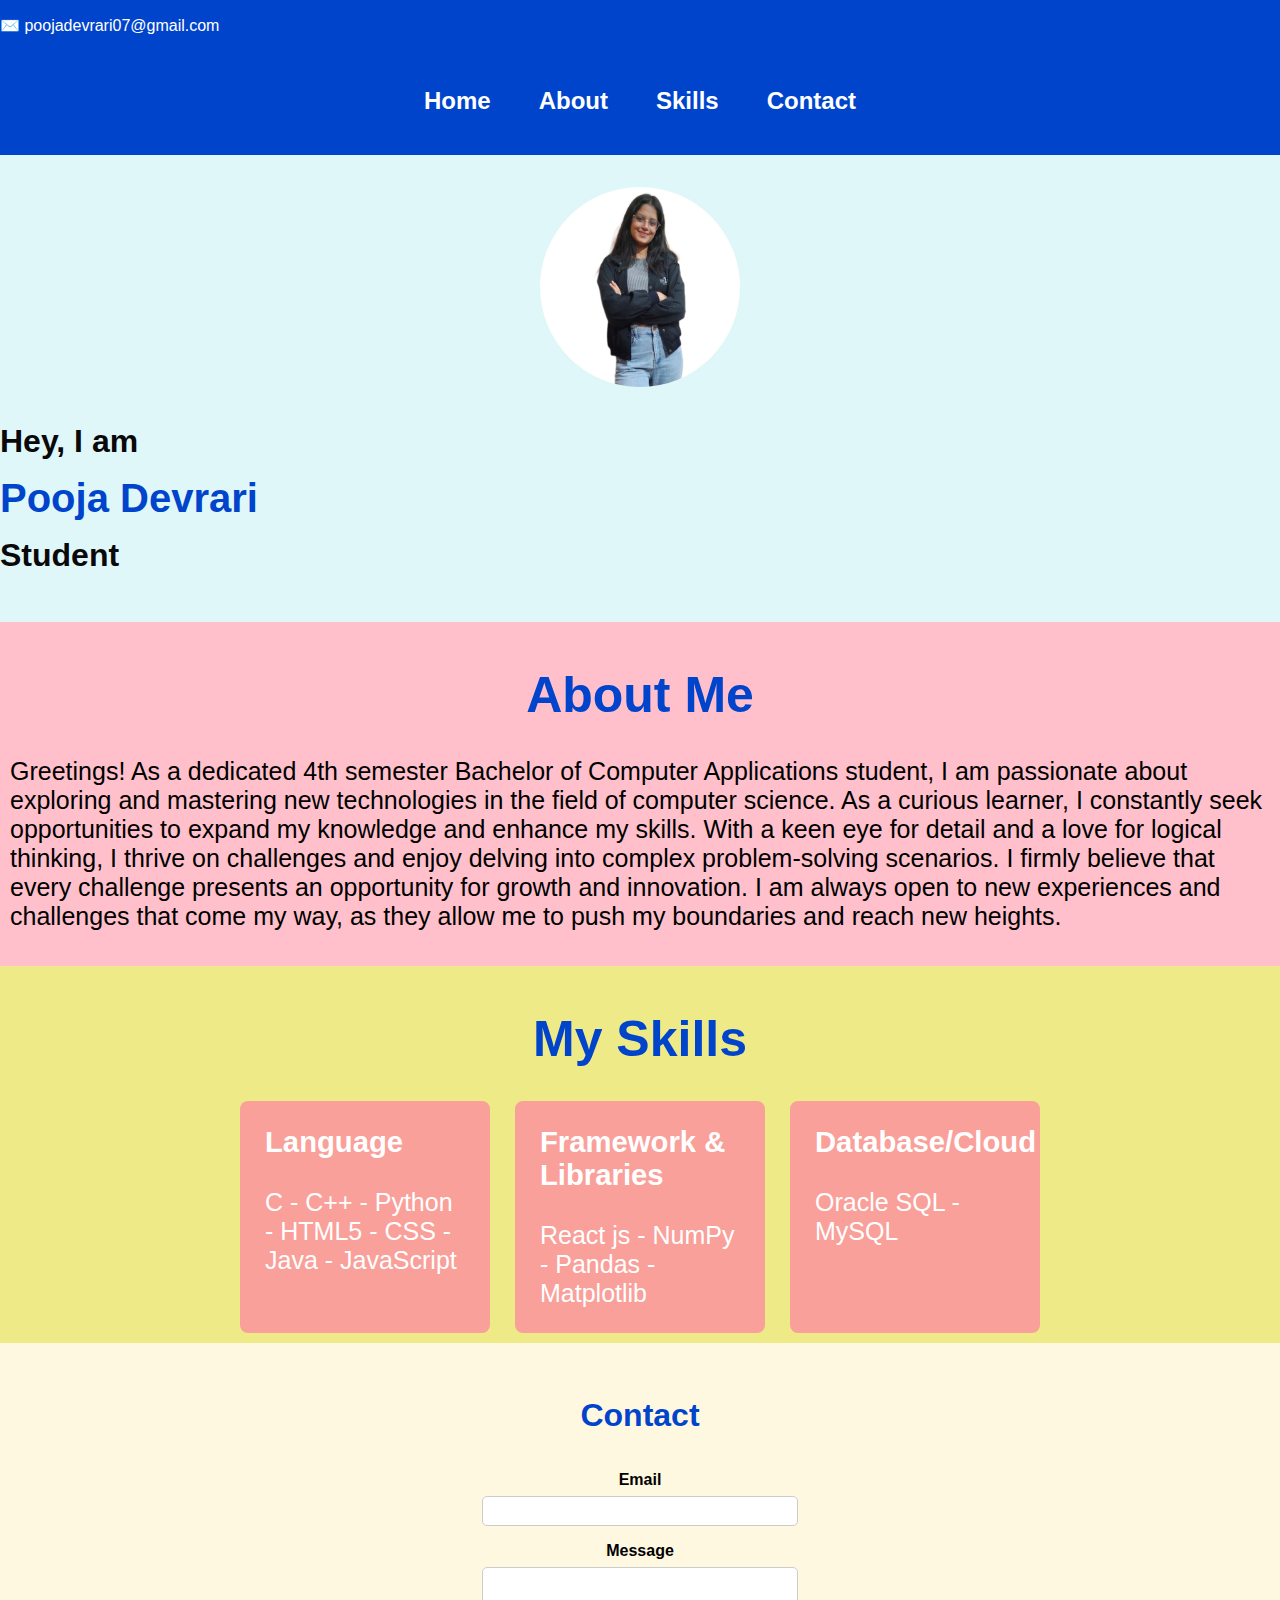
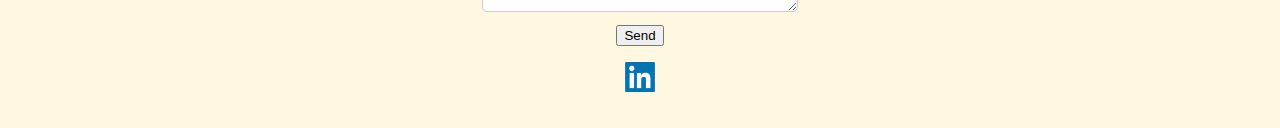
==== index.html @ 1dcd5ba4 "index.html" ====
<!DOCTYPE html>
<html lang="en">
<head>
    <meta charset="UTF-8">
    <meta name="viewport" content="width=device-width, initial-scale=1.0">
    <title>Pooja Devrari Portfolio</title>
    <link rel="stylesheet" href="style.css">
    
</head>
<body>
    <header>
        <div class="contact-info">
          
            <span>✉️ poojadevrari07@gmail.com</span>
        </div>
        <div class="menu-icon">☰
        <nav>
            <ul>
                <li><a href="#home">Home</a></li>
                <li><a href="#about">About</a></li>
                <li><a href="#skills">Skills</a></li>
                <li><a href="#contacts">Contact</a></li>
            </ul>
        </nav>
        </div>
    </header>
    <main>
        <div class="hero" id="home">
            <img src="pooja.jpg" alt="pooja devrari" class="profile-pic">
            <div class="hero-text">
            <h2>Hey, I am</h2>
            <h1>Pooja Devrari</h1>
            <h2>Student</h2>
        </div></main>
        <div class="v" id="about">
            <h1 align="center">About Me</h1>
            <p>Greetings! As a dedicated 4th semester Bachelor of Computer Applications student, I am passionate about exploring and mastering new technologies in the field of computer science. As a curious learner, I constantly seek opportunities to expand my knowledge and enhance my skills. With a keen eye for detail and a love for logical thinking, I thrive on challenges and enjoy delving into complex problem-solving scenarios. I firmly believe that every challenge presents an opportunity for growth and innovation. I am always open to new experiences and challenges that come my way, as they allow me to push my boundaries and reach new heights.</p>
        </div>
        <div class="b" id="skills">
            <h1 align="center">My Skills</h1>
            <div class="skills-grid">
                <div class="skill-card">
                    <h3>Language</h3>
                    <p>C - C++ - Python - HTML5 - CSS - Java - JavaScript</p>
                </div>
                <div class="skill-card">
                    <h3>Framework & Libraries</h3>
                    <p>React js - NumPy - Pandas - Matplotlib </p>
                </div>
            
                <div class="skill-card">
                    <h3>Database/Cloud</h3>
                    <p>Oracle SQL - MySQL</p>
                </div>
            </div>
        </div>
        <section class="contact" id="contacts">
            <h1 align="center">Contact</h1>
            <form action="https://formspree.io/f/movaqkjv" method="post">
                <label for="email">Email</label>
                <input type="email" id="email" name="email" required>
                <label for="message">Message</label>
                <textarea id="message" name="message" required></textarea>
                <button type="submit" class="btn">Send</button>
            </form>
            <div class="social-icons">
                <a href="https://www.linkedin.com/in/pooja-devrari-8a713928b/" target="_blank"><img src="linkedin.png" alt="LinkedIn"></a>
     
            </div>
        </section>
    
</body>
</html>
---- style.css ----
body {
    font-family: Arial, sans-serif;
    margin: 0;
    padding: 0;
}

header {
    background-color: #0044cc;
    color: white;
    padding: 1em 0;
}

nav ul {
    list-style: none;
    display: flex;
    justify-content: center;
    padding: 0;
}

nav ul li {
    margin: 0 1em;
}

nav ul li a {
    color: white;
    text-decoration: none;
    font-weight: bold;
}

.hero {
    text-align: center;
    background-color: #e0f7fa;
    padding: 2em 0;
}
.v{

    align:bottom;
    background-color:pink;
    padding:10px;
    font-size:25px;}
    .b{

        align:bottom;
        background-color:rgb(239, 234, 136);
        padding:10px;
        font-size:25px;}
.profile-pic {
    width: 200px;
    height: 200px;
    border-radius: 50%;
    margin-bottom: 1em;
}

h1 {
   color: #0044cc;
}

h2 {
   
    color: #09090a;
}
.skills {
    background-color: #e3f2fd;
    padding: 2em;
    text-align: center;
}

.skills-grid {
    display: grid;
    grid-template-columns: repeat(auto-fit, minmax(200px, 1fr));
    gap: 1em;
    max-width: 800px;
    margin: 0 auto;
}

.skill-card {
    background-color: #faa09a;
    color: white;
    padding: 1em;
    border-radius: 8px;
}

.skill-card h3 {
    margin-top: 0;
}

.skill-card p {
    margin: 0;
}
.contact {
    background-color: #fff8e1;
    padding: 2em;
    text-align: center;
}

.contact form {
    display: flex;
    flex-direction: column;
    align-items: center;
}

.contact label {
    margin-top: 1em;
    font-weight: bold;
}

.contact input,
.contact textarea {
    width: 300px;
    padding: 0.5em;
    margin-top: 0.5em;
    border: 1px solid #ccc;
    border-radius: 5px;
}

.contact button {
    margin-top: 1em;
}

.social-icons {
    margin-top: 1em;
}

.social-icons a {
    margin: 0 0.5em;
}

.social-icons img {
    width: 30px;
    height: 30px;
}
.menu-icon {
    font-size: 1.5em;
    cursor: pointer;
    color: #0044cc;
}
.hero-text {
    text-align: left;
}

.hero-text h2 {
    font-size: 2em;
    margin: 0.5em 0;
}

.hero-text h1 {
    font-size: 2.5em;
    margin: 0;
    color: #0044cc;
}
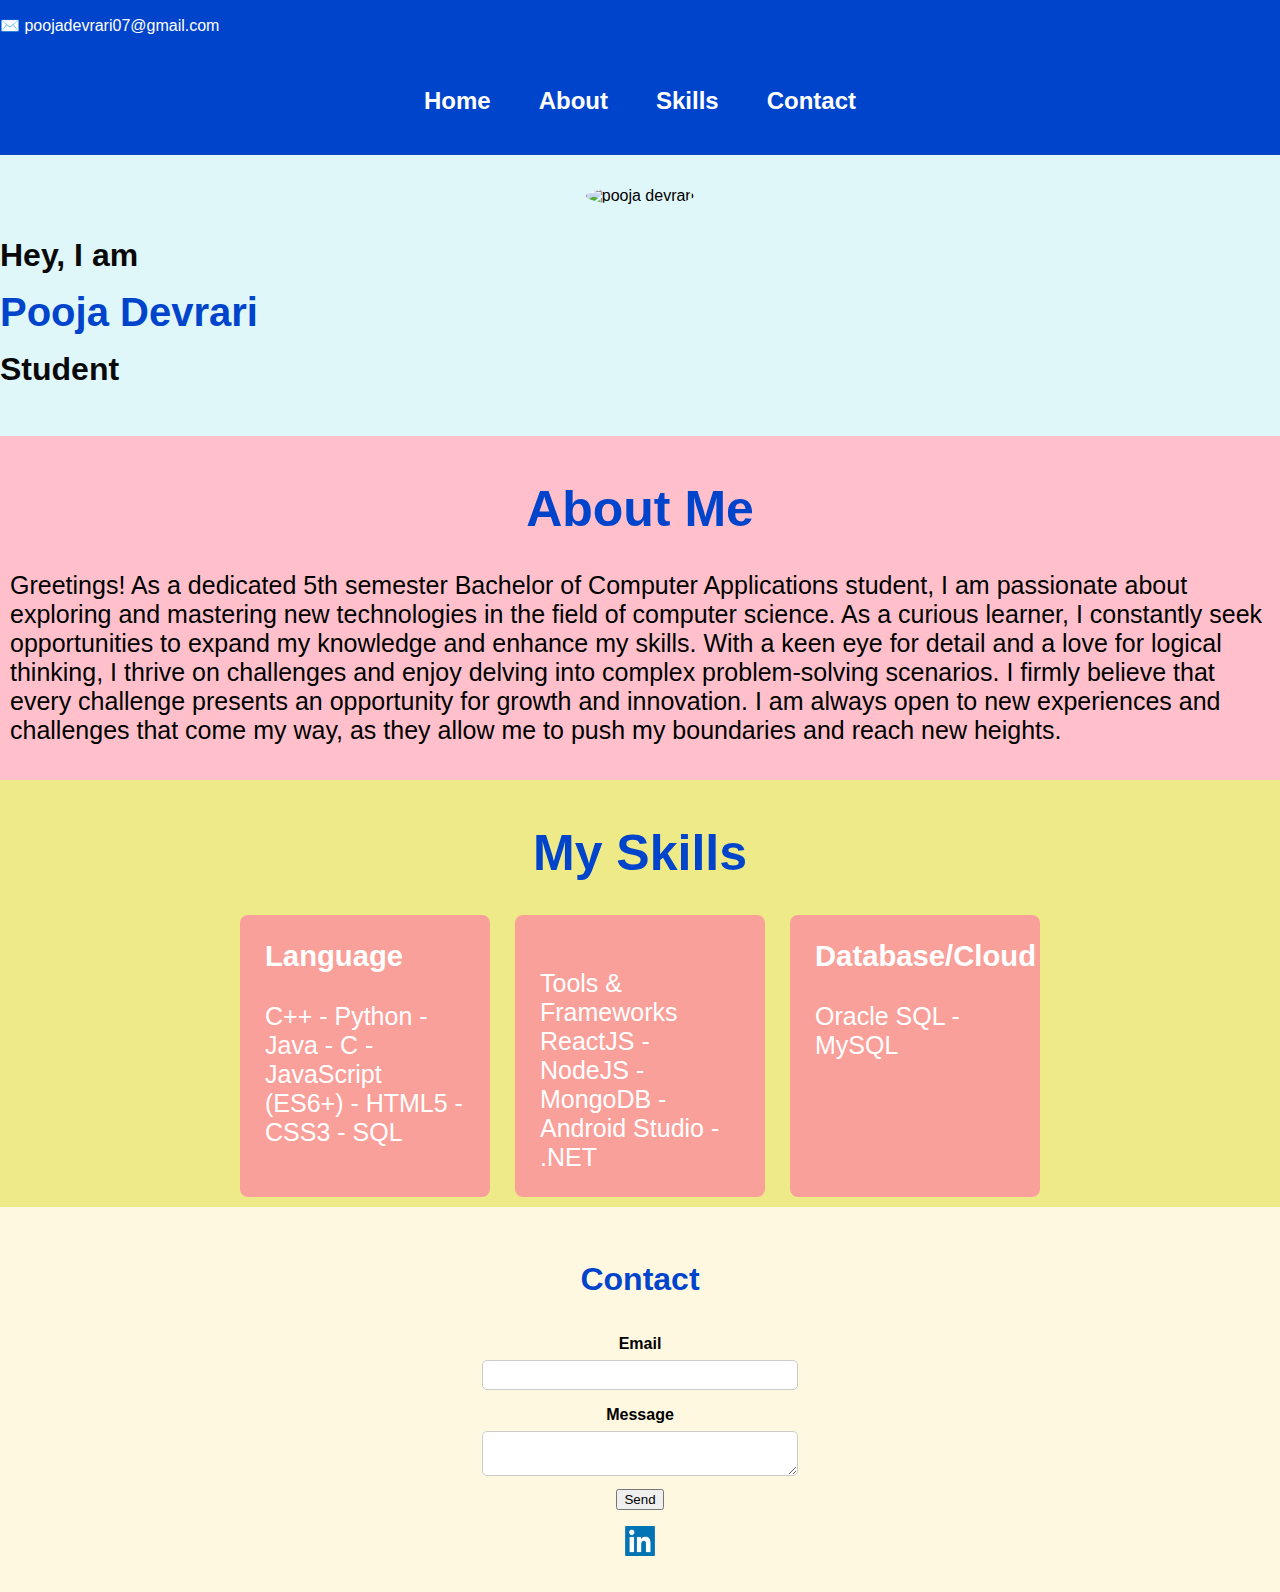
==== commit 1434110f: "index.html" ====
--- a/index.html
+++ b/index.html
@@ -26,7 +26,7 @@
     </header>
     <main>
         <div class="hero" id="home">
-            <img src="pooja.jpg" alt="pooja devrari" class="profile-pic">
+            <img src="Image.jpg" alt="pooja devrari" class="profile-pic">
             <div class="hero-text">
             <h2>Hey, I am</h2>
             <h1>Pooja Devrari</h1>
@@ -34,18 +34,18 @@
         </div></main>
         <div class="v" id="about">
             <h1 align="center">About Me</h1>
-            <p>Greetings! As a dedicated 4th semester Bachelor of Computer Applications student, I am passionate about exploring and mastering new technologies in the field of computer science. As a curious learner, I constantly seek opportunities to expand my knowledge and enhance my skills. With a keen eye for detail and a love for logical thinking, I thrive on challenges and enjoy delving into complex problem-solving scenarios. I firmly believe that every challenge presents an opportunity for growth and innovation. I am always open to new experiences and challenges that come my way, as they allow me to push my boundaries and reach new heights.</p>
+            <p>Greetings! As a dedicated 5th semester Bachelor of Computer Applications student, I am passionate about exploring and mastering new technologies in the field of computer science. As a curious learner, I constantly seek opportunities to expand my knowledge and enhance my skills. With a keen eye for detail and a love for logical thinking, I thrive on challenges and enjoy delving into complex problem-solving scenarios. I firmly believe that every challenge presents an opportunity for growth and innovation. I am always open to new experiences and challenges that come my way, as they allow me to push my boundaries and reach new heights.</p>
         </div>
         <div class="b" id="skills">
             <h1 align="center">My Skills</h1>
             <div class="skills-grid">
                 <div class="skill-card">
                     <h3>Language</h3>
-                    <p>C - C++ - Python - HTML5 - CSS - Java - JavaScript</p>
+                    <p>C++ - Python - Java - C - JavaScript (ES6+) - HTML5 - CSS3 - SQL</p>
                 </div>
                 <div class="skill-card">
-                    <h3>Framework & Libraries</h3>
-                    <p>React js - NumPy - Pandas - Matplotlib </p>
+                    <h3></h3>Tools & Frameworks</h3>
+                    <p>ReactJS - NodeJS - MongoDB - Android Studio - .NET </p>
                 </div>
             
                 <div class="skill-card">
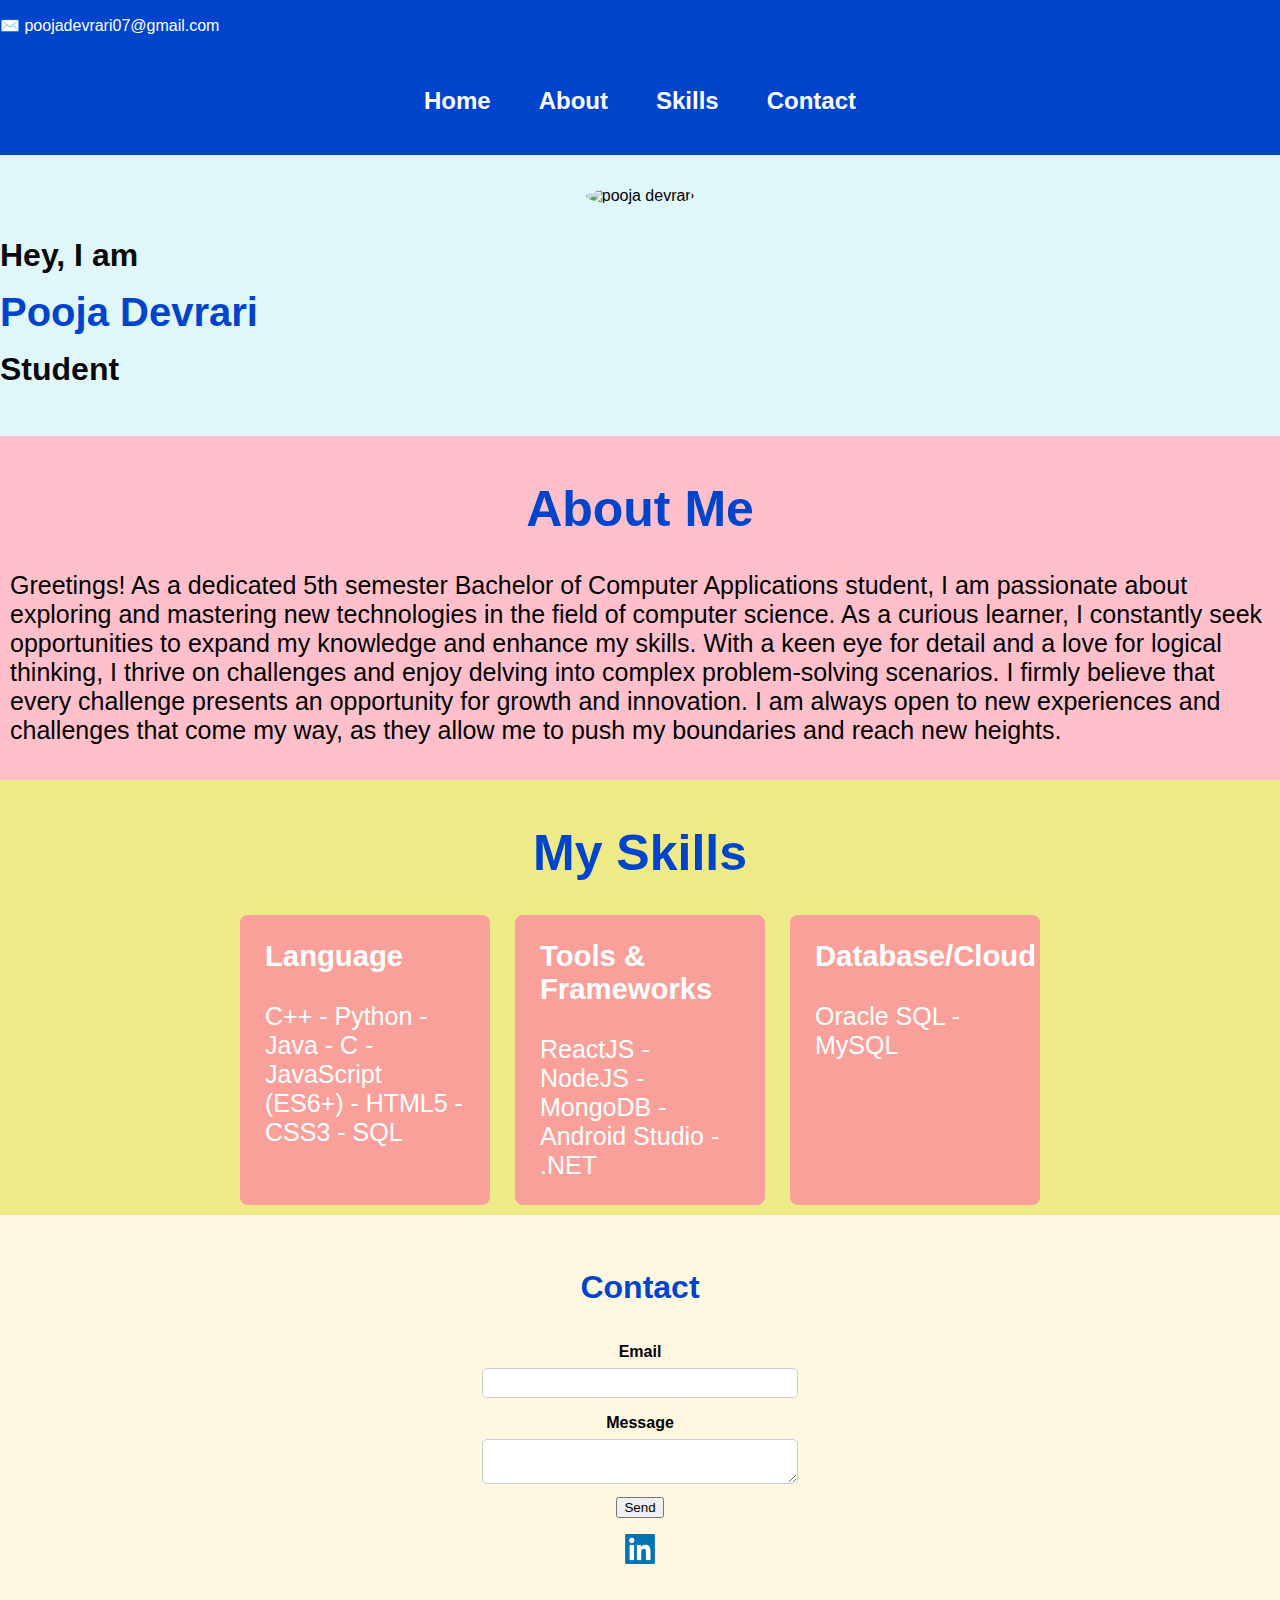
==== commit 85d4d415: "index.html" ====
--- a/index.html
+++ b/index.html
@@ -44,7 +44,7 @@
                     <p>C++ - Python - Java - C - JavaScript (ES6+) - HTML5 - CSS3 - SQL</p>
                 </div>
                 <div class="skill-card">
-                    <h3></h3>Tools & Frameworks</h3>
+                    <h3>Tools & Frameworks</h3>
                     <p>ReactJS - NodeJS - MongoDB - Android Studio - .NET </p>
                 </div>
             
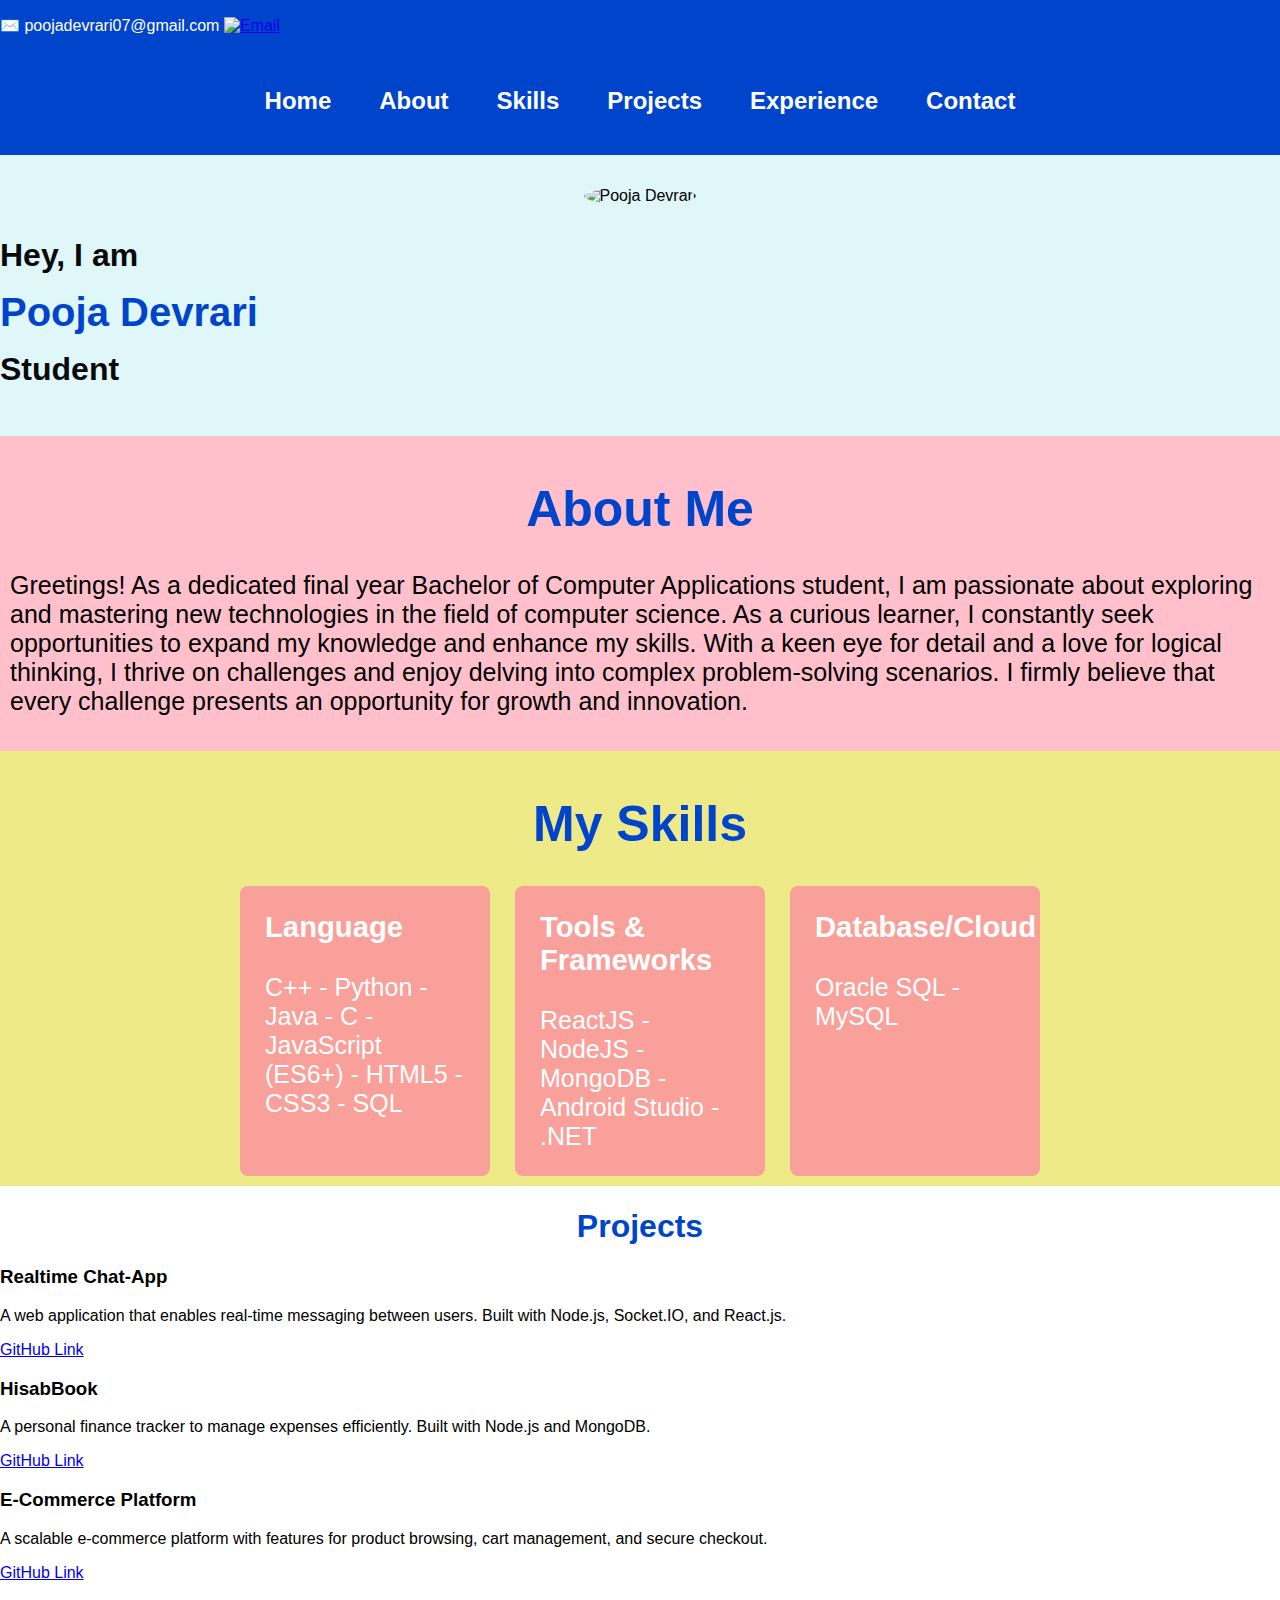
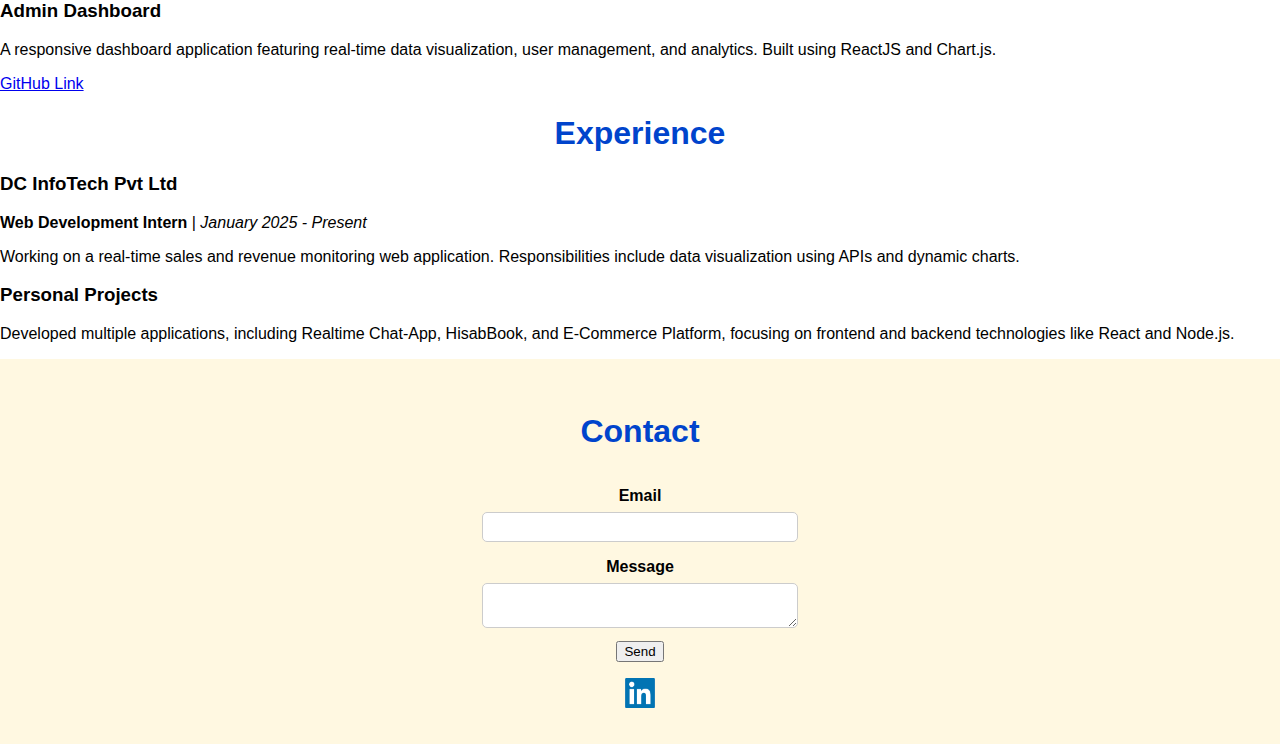
==== commit f8fc8bd8: "index.html" ====
--- a/index.html
+++ b/index.html
@@ -5,36 +5,38 @@
     <meta name="viewport" content="width=device-width, initial-scale=1.0">
     <title>Pooja Devrari Portfolio</title>
     <link rel="stylesheet" href="style.css">
-    
 </head>
 <body>
     <header>
-        <div class="contact-info">
-          
-            <span>✉️ poojadevrari07@gmail.com</span>
-        </div>
+           <div class="contact-info">
+        <span>✉️ poojadevrari07@gmail.com</span>
+        <a href="mailto:poojadevrari07@gmail.com"><img src="email-icon.png" alt="Email"></a>
+    </div>
         <div class="menu-icon">☰
-        <nav>
-            <ul>
-                <li><a href="#home">Home</a></li>
-                <li><a href="#about">About</a></li>
-                <li><a href="#skills">Skills</a></li>
-                <li><a href="#contacts">Contact</a></li>
-            </ul>
-        </nav>
+            <nav>
+                <ul>
+                    <li><a href="#home">Home</a></li>
+                    <li><a href="#about">About</a></li>
+                    <li><a href="#skills">Skills</a></li>
+                    <li><a href="#projects">Projects</a></li>
+                    <li><a href="#experience">Experience</a></li>
+                    <li><a href="#contacts">Contact</a></li>
+                </ul>
+            </nav>
         </div>
     </header>
     <main>
         <div class="hero" id="home">
-            <img src="Image.jpg" alt="pooja devrari" class="profile-pic">
+            <img src="Image.jpg" alt="Pooja Devrari" class="profile-pic">
             <div class="hero-text">
-            <h2>Hey, I am</h2>
-            <h1>Pooja Devrari</h1>
-            <h2>Student</h2>
-        </div></main>
+                <h2>Hey, I am</h2>
+                <h1>Pooja Devrari</h1>
+                <h2>Student</h2>
+            </div>
+        </div>
         <div class="v" id="about">
             <h1 align="center">About Me</h1>
-            <p>Greetings! As a dedicated 5th semester Bachelor of Computer Applications student, I am passionate about exploring and mastering new technologies in the field of computer science. As a curious learner, I constantly seek opportunities to expand my knowledge and enhance my skills. With a keen eye for detail and a love for logical thinking, I thrive on challenges and enjoy delving into complex problem-solving scenarios. I firmly believe that every challenge presents an opportunity for growth and innovation. I am always open to new experiences and challenges that come my way, as they allow me to push my boundaries and reach new heights.</p>
+            <p>Greetings! As a dedicated final year Bachelor of Computer Applications student, I am passionate about exploring and mastering new technologies in the field of computer science. As a curious learner, I constantly seek opportunities to expand my knowledge and enhance my skills. With a keen eye for detail and a love for logical thinking, I thrive on challenges and enjoy delving into complex problem-solving scenarios. I firmly believe that every challenge presents an opportunity for growth and innovation.</p>
         </div>
         <div class="b" id="skills">
             <h1 align="center">My Skills</h1>
@@ -45,15 +47,53 @@
                 </div>
                 <div class="skill-card">
                     <h3>Tools & Frameworks</h3>
-                    <p>ReactJS - NodeJS - MongoDB - Android Studio - .NET </p>
+                    <p>ReactJS - NodeJS - MongoDB - Android Studio - .NET</p>
                 </div>
-            
                 <div class="skill-card">
                     <h3>Database/Cloud</h3>
                     <p>Oracle SQL - MySQL</p>
                 </div>
             </div>
         </div>
+        <section class="projects" id="projects">
+            <h1 align="center">Projects</h1>
+            <div class="project-grid">
+                <div class="project-card">
+                    <h3>Realtime Chat-App</h3>
+                    <p>A web application that enables real-time messaging between users. Built with Node.js, Socket.IO, and React.js.</p>
+                    <a href="https://github.com/poojaDEvrari/Realtime_Chat_App" target="_blank">GitHub Link</a>
+                </div>
+                <div class="project-card">
+                    <h3>HisabBook</h3>
+                    <p>A personal finance tracker to manage expenses efficiently. Built with Node.js and MongoDB.</p>
+                    <a href="https://github.com/myfirstreact/HisabBook" target="_blank">GitHub Link</a>
+                </div>
+                <div class="project-card">
+                    <h3>E-Commerce Platform</h3>
+                    <p>A scalable e-commerce platform with features for product browsing, cart management, and secure checkout.</p>
+                    <a href="https://github.com/poojaDEvrari/e-commerce" target="_blank">GitHub Link</a>
+                </div>
+                 <div class="project-card">
+            <h3>Admin Dashboard</h3>
+            <p>A responsive dashboard application featuring real-time data visualization, user management, and analytics. Built using ReactJS and Chart.js.</p>
+            <a href="https://github.com/poojaDEvrari/admin-dashboard" target="_blank">GitHub Link</a>
+        </div>
+            </div>
+        </section>
+        <section class="experience" id="experience">
+            <h1 align="center">Experience</h1>
+            <div class="experience-grid">
+                <div class="experience-card">
+                    <h3>DC InfoTech Pvt Ltd</h3>
+                    <p><strong>Web Development Intern</strong> | <em>January 2025 - Present</em></p>
+                    <p>Working on a real-time sales and revenue monitoring web application. Responsibilities include data visualization using APIs and dynamic charts.</p>
+                </div>
+                <div class="experience-card">
+                    <h3>Personal Projects</h3>
+                    <p>Developed multiple applications, including Realtime Chat-App, HisabBook, and E-Commerce Platform, focusing on frontend and backend technologies like React and Node.js.</p>
+                </div>
+            </div>
+        </section>
         <section class="contact" id="contacts">
             <h1 align="center">Contact</h1>
             <form action="https://formspree.io/f/movaqkjv" method="post">
@@ -65,9 +105,8 @@
             </form>
             <div class="social-icons">
                 <a href="https://www.linkedin.com/in/pooja-devrari-8a713928b/" target="_blank"><img src="linkedin.png" alt="LinkedIn"></a>
-     
             </div>
         </section>
-    
+    </main>
 </body>
 </html>
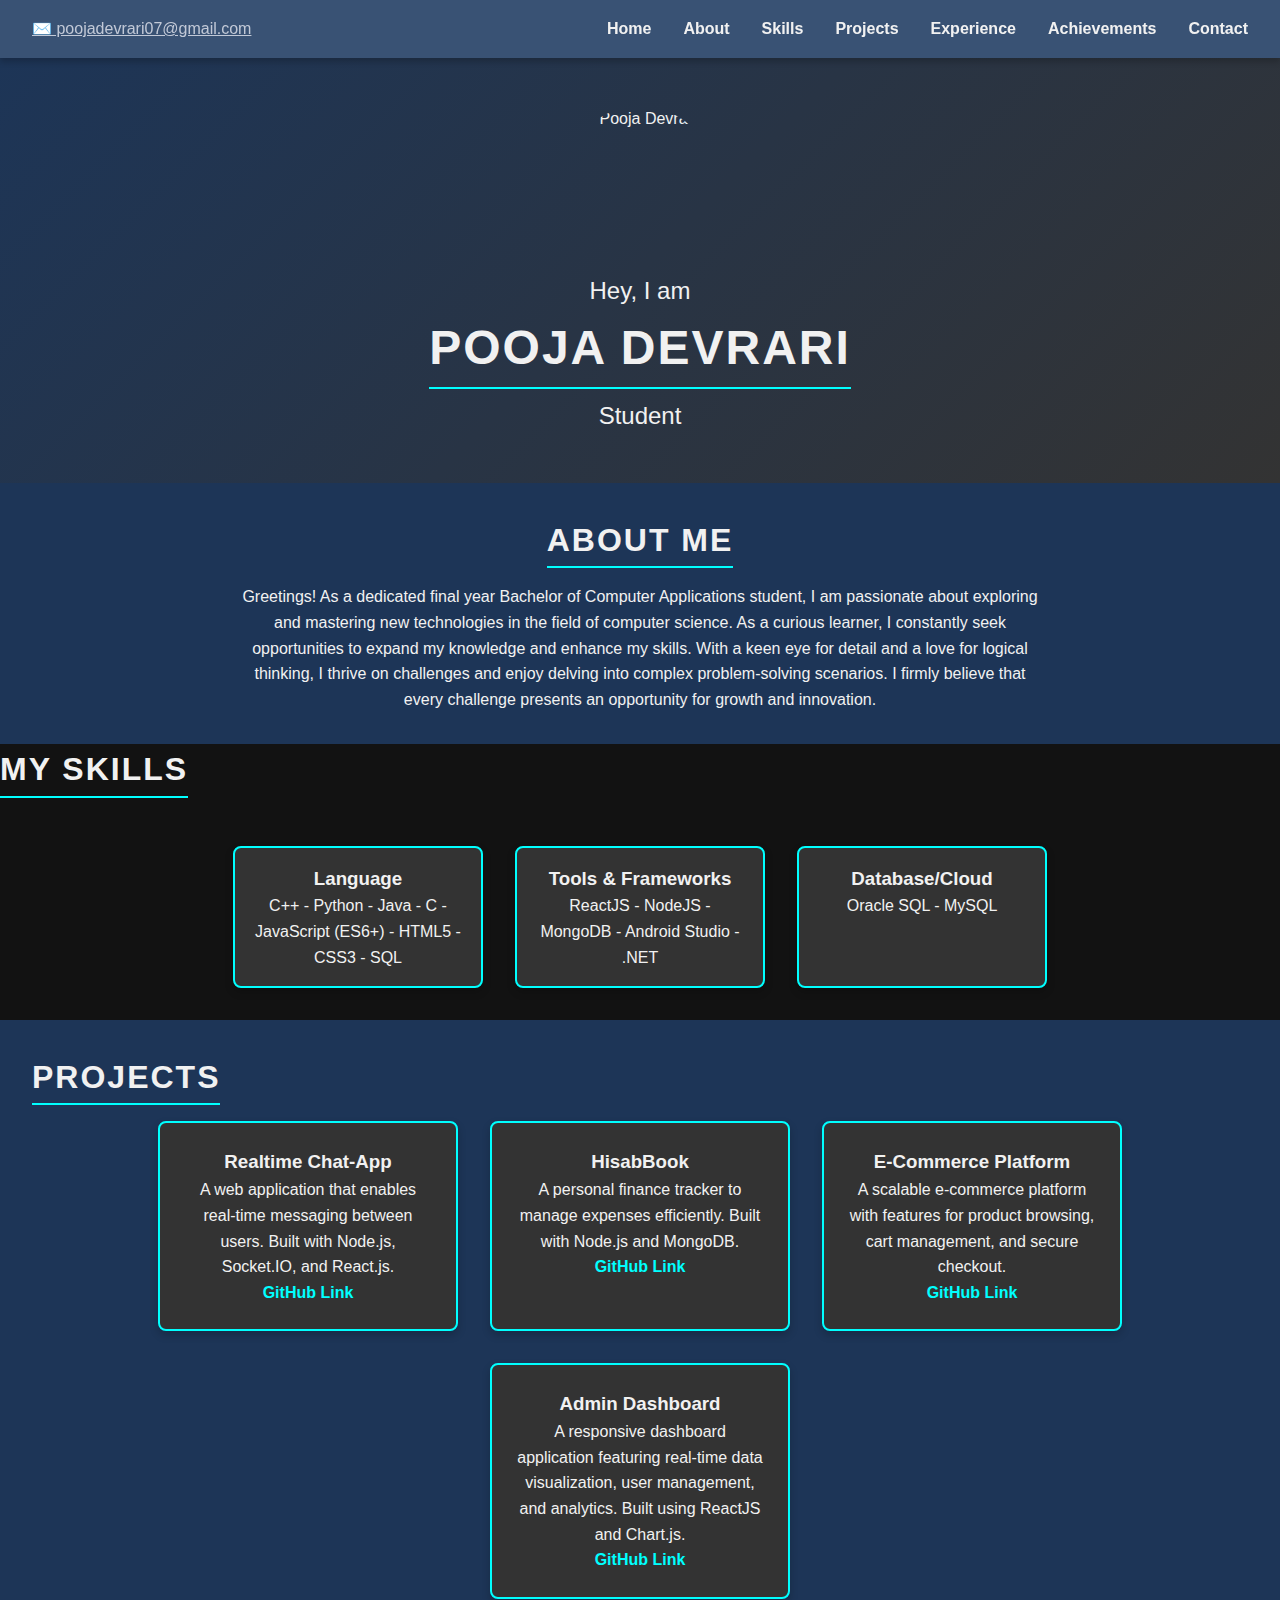
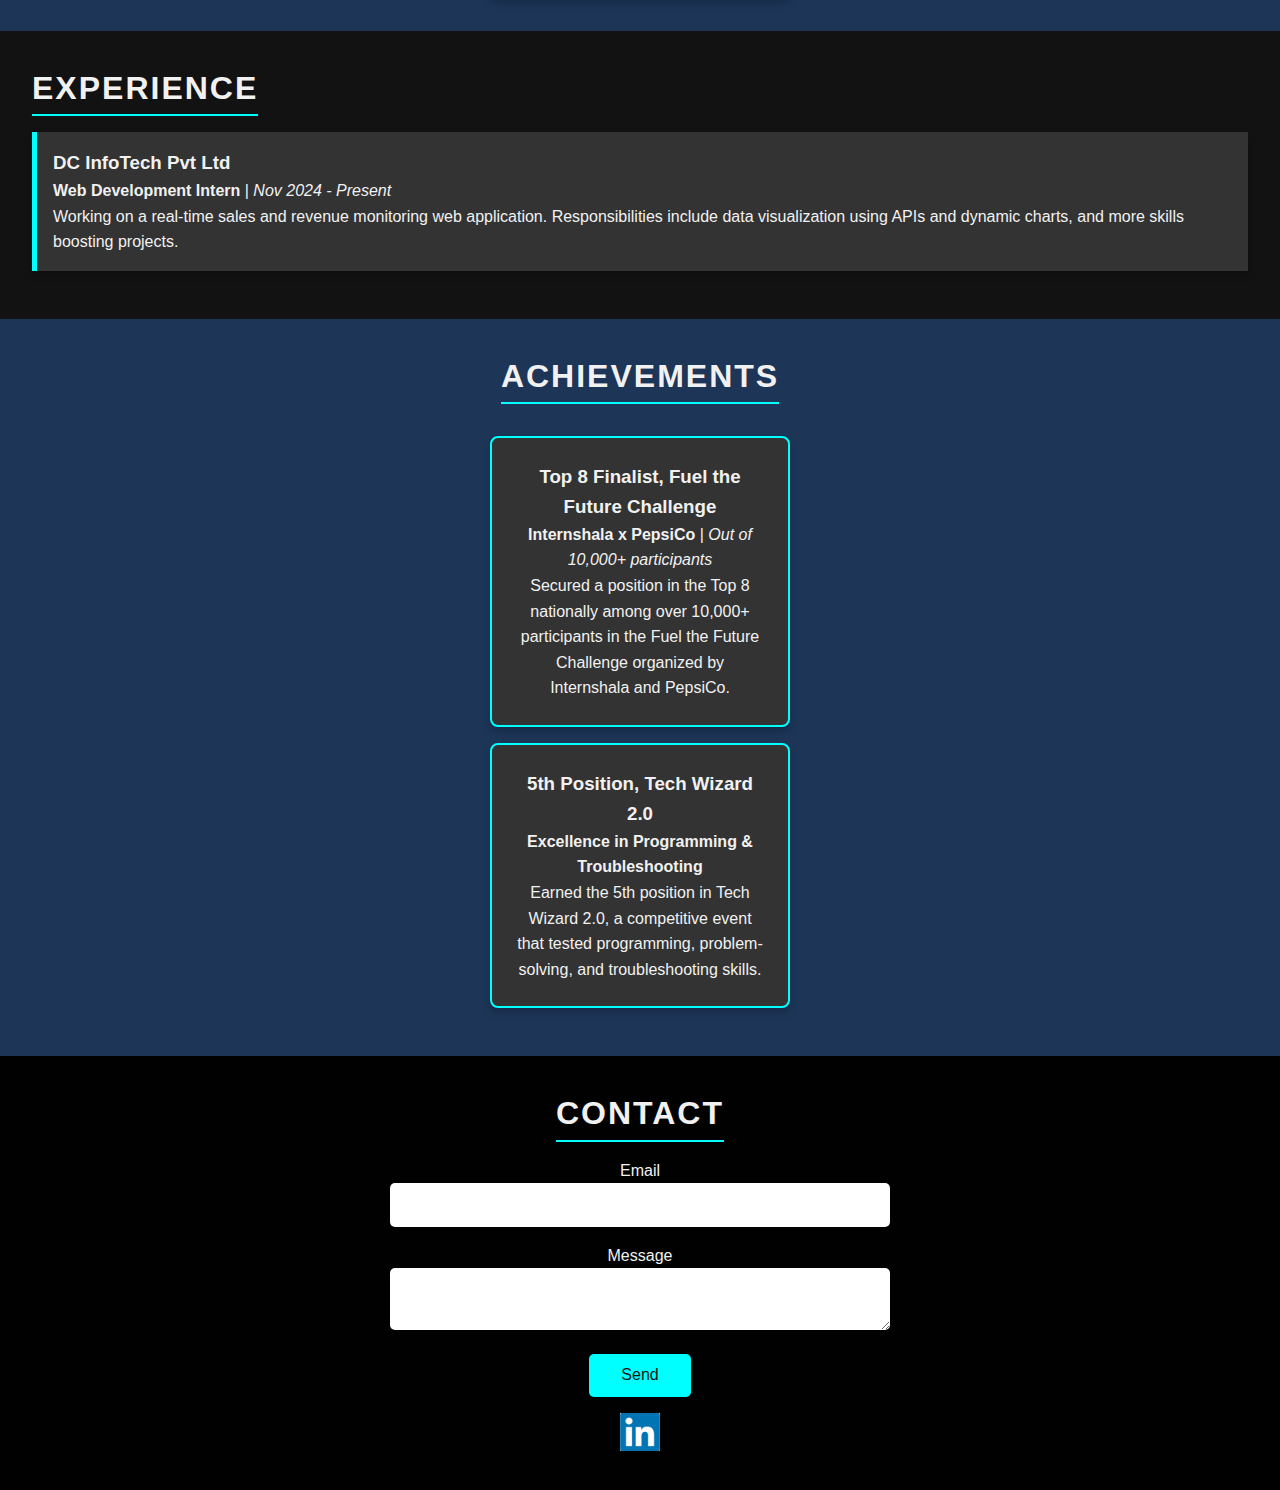
==== commit 4beb7776: "index.html" ====
--- a/index.html
+++ b/index.html
@@ -9,10 +9,9 @@
 <body>
     <header>
            <div class="contact-info">
-        <span>✉️ poojadevrari07@gmail.com</span>
-        <a href="mailto:poojadevrari07@gmail.com"><img src="email-icon.png" alt="Email"></a>
+        <a  style=" color: #c2c9d7" href="mailto:poojadevrari07@gmail.com"> ✉️ poojadevrari07@gmail.com </a>
     </div>
-        <div class="menu-icon">☰
+        <div class="menu-icon">
             <nav>
                 <ul>
                     <li><a href="#home">Home</a></li>
@@ -20,6 +19,7 @@
                     <li><a href="#skills">Skills</a></li>
                     <li><a href="#projects">Projects</a></li>
                     <li><a href="#experience">Experience</a></li>
+                    <li><a href="#achievements">Achievements</a></li> <!-- Added to menu -->
                     <li><a href="#contacts">Contact</a></li>
                 </ul>
             </nav>
@@ -27,7 +27,7 @@
     </header>
     <main>
         <div class="hero" id="home">
-            <img src="Image.jpg" alt="Pooja Devrari" class="profile-pic">
+            <img src="p.jpg" alt="Pooja Devrari" class="profile-pic">
             <div class="hero-text">
                 <h2>Hey, I am</h2>
                 <h1>Pooja Devrari</h1>
@@ -73,11 +73,11 @@
                     <p>A scalable e-commerce platform with features for product browsing, cart management, and secure checkout.</p>
                     <a href="https://github.com/poojaDEvrari/e-commerce" target="_blank">GitHub Link</a>
                 </div>
-                 <div class="project-card">
-            <h3>Admin Dashboard</h3>
-            <p>A responsive dashboard application featuring real-time data visualization, user management, and analytics. Built using ReactJS and Chart.js.</p>
-            <a href="https://github.com/poojaDEvrari/admin-dashboard" target="_blank">GitHub Link</a>
-        </div>
+                <div class="project-card">
+                    <h3>Admin Dashboard</h3>
+                    <p>A responsive dashboard application featuring real-time data visualization, user management, and analytics. Built using ReactJS and Chart.js.</p>
+                    <a href="https://github.com/poojaDEvrari/admin-dashboard" target="_blank">GitHub Link</a>
+                </div>
             </div>
         </section>
         <section class="experience" id="experience">
@@ -85,15 +85,29 @@
             <div class="experience-grid">
                 <div class="experience-card">
                     <h3>DC InfoTech Pvt Ltd</h3>
-                    <p><strong>Web Development Intern</strong> | <em>January 2025 - Present</em></p>
-                    <p>Working on a real-time sales and revenue monitoring web application. Responsibilities include data visualization using APIs and dynamic charts.</p>
-                </div>
-                <div class="experience-card">
-                    <h3>Personal Projects</h3>
-                    <p>Developed multiple applications, including Realtime Chat-App, HisabBook, and E-Commerce Platform, focusing on frontend and backend technologies like React and Node.js.</p>
+                    <p><strong>Web Development Intern</strong> | <em>Nov 2024 - Present</em></p>
+                    <p>Working on a real-time sales and revenue monitoring web application. Responsibilities include data visualization using APIs and dynamic charts, and more skills boosting projects.</p>
                 </div>
             </div>
         </section>
+        
+        <!-- Added Achievements Section -->
+        <section class="achievements" id="achievements">
+            <h1 align="center">Achievements</h1>
+            <div class="achievements-list">
+                <div class="achievement-card">
+                    <h3>Top 8 Finalist, Fuel the Future Challenge</h3>
+                    <p><strong>Internshala x PepsiCo</strong> | <em>Out of 10,000+ participants</em></p>
+                    <p>Secured a position in the Top 8 nationally among over 10,000+ participants in the Fuel the Future Challenge organized by Internshala and PepsiCo.</p>
+                </div>
+                <div class="achievement-card">
+                    <h3>5th Position, Tech Wizard 2.0</h3>
+                    <p><strong>Excellence in Programming & Troubleshooting</strong></p>
+                    <p>Earned the 5th position in Tech Wizard 2.0, a competitive event that tested programming, problem-solving, and troubleshooting skills.</p>
+                </div>
+            </div>
+        </section>
+
         <section class="contact" id="contacts">
             <h1 align="center">Contact</h1>
             <form action="https://formspree.io/f/movaqkjv" method="post">
--- a/style.css
+++ b/style.css
@@ -1,150 +1,314 @@
-body {
-    font-family: Arial, sans-serif;
+/* General Reset */
+* {
     margin: 0;
     padding: 0;
-}
-
+    box-sizing: border-box;
+    font-family: 'Roboto', Arial, sans-serif;
+}
+.contact-info{
+    color: #c2c9d7;
+}
+body {
+    background-color: #121212; /* Midnight Black */
+    color: #F1F1F1; /* Off-White */
+    line-height: 1.6;
+    font-size: 16px;
+    scroll-behavior: smooth;
+}
+
+/* Sticky Navigation Bar */
 header {
-    background-color: #0044cc;
-    color: white;
-    padding: 1em 0;
-}
-
-nav ul {
+    display: flex;
+    justify-content: space-between;
+    align-items: center;
+    padding: 1rem 2rem;
+    background-color: #395274; /* Deep Blue */
+    color: #F1F1F1;
+    position: sticky;
+    top: 0;
+    z-index: 1000;
+    box-shadow: 0px 4px 6px rgba(0, 0, 0, 0.2);
+}
+
+header nav ul {
     list-style: none;
     display: flex;
+    gap: 2rem;
+}
+
+header nav ul li a {
+    text-decoration: none;
+    color: #F1F1F1;
+    font-weight: bold;
+    transition: color 0.3s, transform 0.3s;
+}
+
+header nav ul li a:hover {
+    color: #00FFFF; /* Electric Cyan */
+    transform: scale(1.05);
+}
+
+/* Hero Section */
+.hero {
+    display: flex;
+    align-items: center;
     justify-content: center;
-    padding: 0;
-}
-
-nav ul li {
-    margin: 0 1em;
-}
-
-nav ul li a {
-    color: white;
-    text-decoration: none;
-    font-weight: bold;
-}
-
-.hero {
-    text-align: center;
-    background-color: #e0f7fa;
-    padding: 2em 0;
-}
-.v{
-
-    align:bottom;
-    background-color:pink;
-    padding:10px;
-    font-size:25px;}
-    .b{
-
-        align:bottom;
-        background-color:rgb(239, 234, 136);
-        padding:10px;
-        font-size:25px;}
-.profile-pic {
-    width: 200px;
-    height: 200px;
+    padding: 3rem;
+    background: linear-gradient(135deg, #1D3557, #333333); /* Deep Blue to Charcoal */
+    color: #F1F1F1;
+    text-align: center;
+    flex-direction: column;
+    animation: fadeIn 2s ease-out;
+}
+
+.hero img.profile-pic {
     border-radius: 50%;
-    margin-bottom: 1em;
-}
-
+    width: 150px;
+    height: 150px;
+    margin-bottom: 1rem;
+}
+
+.hero h1 {
+    font-size: 3rem;
+    margin-bottom: 0.5rem;
+    animation: slideInLeft 1s ease-out;
+}
+
+.hero h2 {
+    font-size: 1.5rem;
+    font-weight: 300;
+    animation: slideInRight 1s ease-out;
+}
+
+/* Section Titles */
 h1 {
-   color: #0044cc;
-}
-
-h2 {
-   
-    color: #09090a;
-}
-.skills {
-    background-color: #e3f2fd;
-    padding: 2em;
-    text-align: center;
-}
-
-.skills-grid {
-    display: grid;
-    grid-template-columns: repeat(auto-fit, minmax(200px, 1fr));
-    gap: 1em;
+    font-size: 2rem;
+    margin-bottom: 1rem;
+    color: #F1F1F1;
+    text-transform: uppercase;
+    letter-spacing: 2px;
+    border-bottom: 2px solid #00FFFF; /* Electric Cyan */
+    display: inline-block;
+    animation: fadeIn 1s ease-out;
+}
+
+/* About Section */
+#about {
+    padding: 2rem;
+    background-color: #1D3557; /* Deep Blue */
+    color: #F1F1F1;
+    text-align: center;
+    animation: fadeInUp 1.5s ease-out;
+}
+
+#about p {
     max-width: 800px;
     margin: 0 auto;
+    font-size: 1rem;
+}
+
+/* Skills Section */
+.skills-grid {
+    display: flex;
+    flex-wrap: wrap;
+    gap: 2rem;
+    justify-content: center;
+    padding: 2rem;
+    background-color: #121212; /* Midnight Black */
+    animation: fadeInUp 2s ease-out;
 }
 
 .skill-card {
-    background-color: #faa09a;
-    color: white;
-    padding: 1em;
+    background-color: #333333; /* Dark Charcoal */
+    padding: 1rem;
+    border: 2px solid #00FFFF;
     border-radius: 8px;
-}
-
-.skill-card h3 {
-    margin-top: 0;
-}
-
-.skill-card p {
-    margin: 0;
-}
+    width: 250px;
+    text-align: center;
+    box-shadow: 0px 4px 8px rgba(0, 0, 0, 0.2);
+    transition: transform 0.3s;
+}
+
+.skill-card:hover {
+    transform: translateY(-10px);
+}
+
+/* Projects Section */
+.projects {
+    padding: 2rem;
+    background-color: #1D3557; /* Deep Blue */
+}
+
+.project-grid {
+    display: flex;
+    flex-wrap: wrap;
+    gap: 2rem;
+    justify-content: center;
+}
+
+.project-card {
+    background-color: #333333; /* Dark Charcoal */
+    border: 2px solid #00FFFF;
+    border-radius: 8px;
+    padding: 1.5rem;
+    box-shadow: 0px 4px 8px rgba(0, 0, 0, 0.2);
+    width: 300px;
+    text-align: center;
+    transition: transform 0.3s, box-shadow 0.3s;
+}
+
+.project-card:hover {
+    transform: translateY(-10px);
+    box-shadow: 0px 8px 15px rgba(0, 0, 0, 0.2);
+}
+
+.project-card a {
+    text-decoration: none;
+    color: #00FFFF; /* Electric Cyan */
+    font-weight: bold;
+    transition: color 0.3s;
+}
+
+.project-card a:hover {
+    color: #FFFFFF;
+}
+
+/* Experience Section */
+.experience {
+    padding: 2rem;
+    background-color: #121212; /* Midnight Black */
+    animation: fadeInUp 2s ease-out;
+}
+
+.experience-card {
+    background-color: #333333; /* Dark Charcoal */
+    border-left: 5px solid #00FFFF; /* Electric Cyan */
+    padding: 1rem;
+    margin-bottom: 1rem;
+    box-shadow: 0px 4px 8px rgba(0, 0, 0, 0.2);
+}
+
+/* Achievements Section */
+.achievements {
+    padding: 2rem;
+    background-color: #1D3557; /* Deep Blue */
+    color: #F1F1F1;
+    text-align: center;
+    animation: fadeInUp 2s ease-out;
+}
+
+.achievement-card {
+    background-color: #333333; /* Dark Charcoal */
+    border: 2px solid #00FFFF;
+    border-radius: 8px;
+    padding: 1.5rem;
+    box-shadow: 0px 4px 8px rgba(0, 0, 0, 0.2);
+    width: 300px;
+    text-align: center;
+    margin: 1rem auto;
+}
+
+/* Contact Section */
 .contact {
-    background-color: #fff8e1;
-    padding: 2em;
-    text-align: center;
+    padding: 2rem;
+    background-color: #010101; /* Deep Blue */
+    color: #F1F1F1;
+    text-align: center;
+    animation: fadeInUp 2s ease-out;
 }
 
 .contact form {
-    display: flex;
-    flex-direction: column;
-    align-items: center;
-}
-
-.contact label {
-    margin-top: 1em;
-    font-weight: bold;
+    max-width: 500px;
+    margin: 0 auto;
 }
 
 .contact input,
 .contact textarea {
-    width: 300px;
-    padding: 0.5em;
-    margin-top: 0.5em;
-    border: 1px solid #ccc;
+    width: 100%;
+    padding: 0.8rem;
+    margin-bottom: 1rem;
+    border: none;
     border-radius: 5px;
+    font-size: 1rem;
+    transition: border-color 0.3s;
+}
+
+.contact input:focus,
+.contact textarea:focus {
+    border-color: #00FFFF; /* Electric Cyan */
 }
 
 .contact button {
-    margin-top: 1em;
-}
-
+    background-color: #00FFFF; /* Electric Cyan */
+    color: #121212; /* Midnight Black */
+    padding: 0.8rem 2rem;
+    border: none;
+    border-radius: 5px;
+    font-size: 1rem;
+    cursor: pointer;
+    transition: background-color 0.3s, transform 0.3s;
+}
+
+.contact button:hover {
+    background-color: #FFFFFF;
+    color: #121212;
+    transform: scale(1.05);
+}
+
+/* Social Icons */
 .social-icons {
-    margin-top: 1em;
-}
-
-.social-icons a {
-    margin: 0 0.5em;
-}
-
-.social-icons img {
-    width: 30px;
-    height: 30px;
-}
-.menu-icon {
-    font-size: 1.5em;
-    cursor: pointer;
-    color: #0044cc;
-}
-.hero-text {
-    text-align: left;
-}
-
-.hero-text h2 {
-    font-size: 2em;
-    margin: 0.5em 0;
-}
-
-.hero-text h1 {
-    font-size: 2.5em;
-    margin: 0;
-    color: #0044cc;
-}+    margin-top: 1rem;
+}
+
+.social-icons a img {
+    width: 40px;
+    margin: 0 0.5rem;
+    transition: transform 0.3s;
+}
+
+.social-icons a img:hover {
+    transform: scale(1.1);
+}
+
+/* Animations */
+@keyframes fadeIn {
+    0% {
+        opacity: 0;
+    }
+    100% {
+        opacity: 1;
+    }
+}
+
+@keyframes fadeInUp {
+    0% {
+        opacity: 0;
+        transform: translateY(30px);
+    }
+    100% {
+        opacity: 1;
+        transform: translateY(0);
+    }
+}
+
+@keyframes slideInLeft {
+    0% {
+        opacity: 0;
+        transform: translateX(-100px);
+    }
+    100% {
+        opacity: 1;
+        transform: translateX(0);
+    }
+}
+
+@keyframes slideInRight {
+    0% {
+        opacity: 0;
+        transform: translateX(100px);
+    }
+    100% {
+        opacity: 1;
+        transform: translateX(0);
+    }
+}
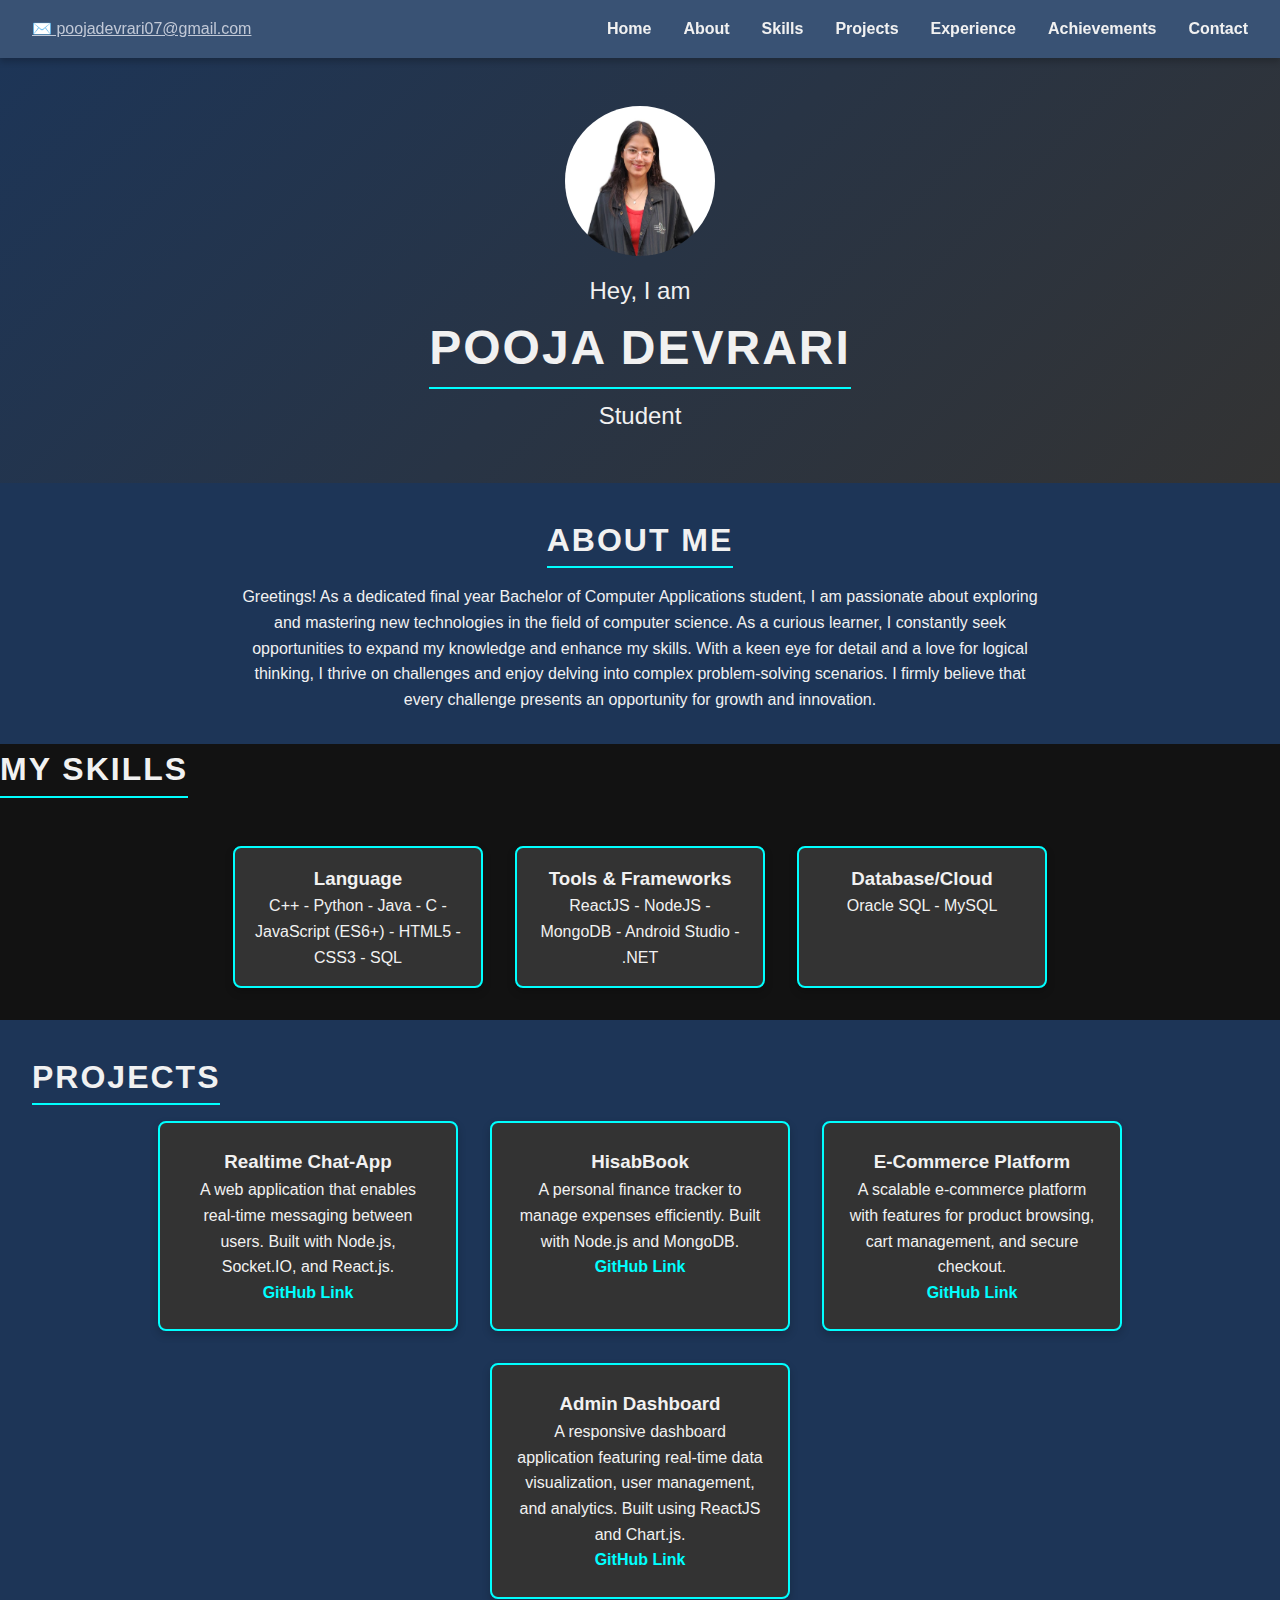
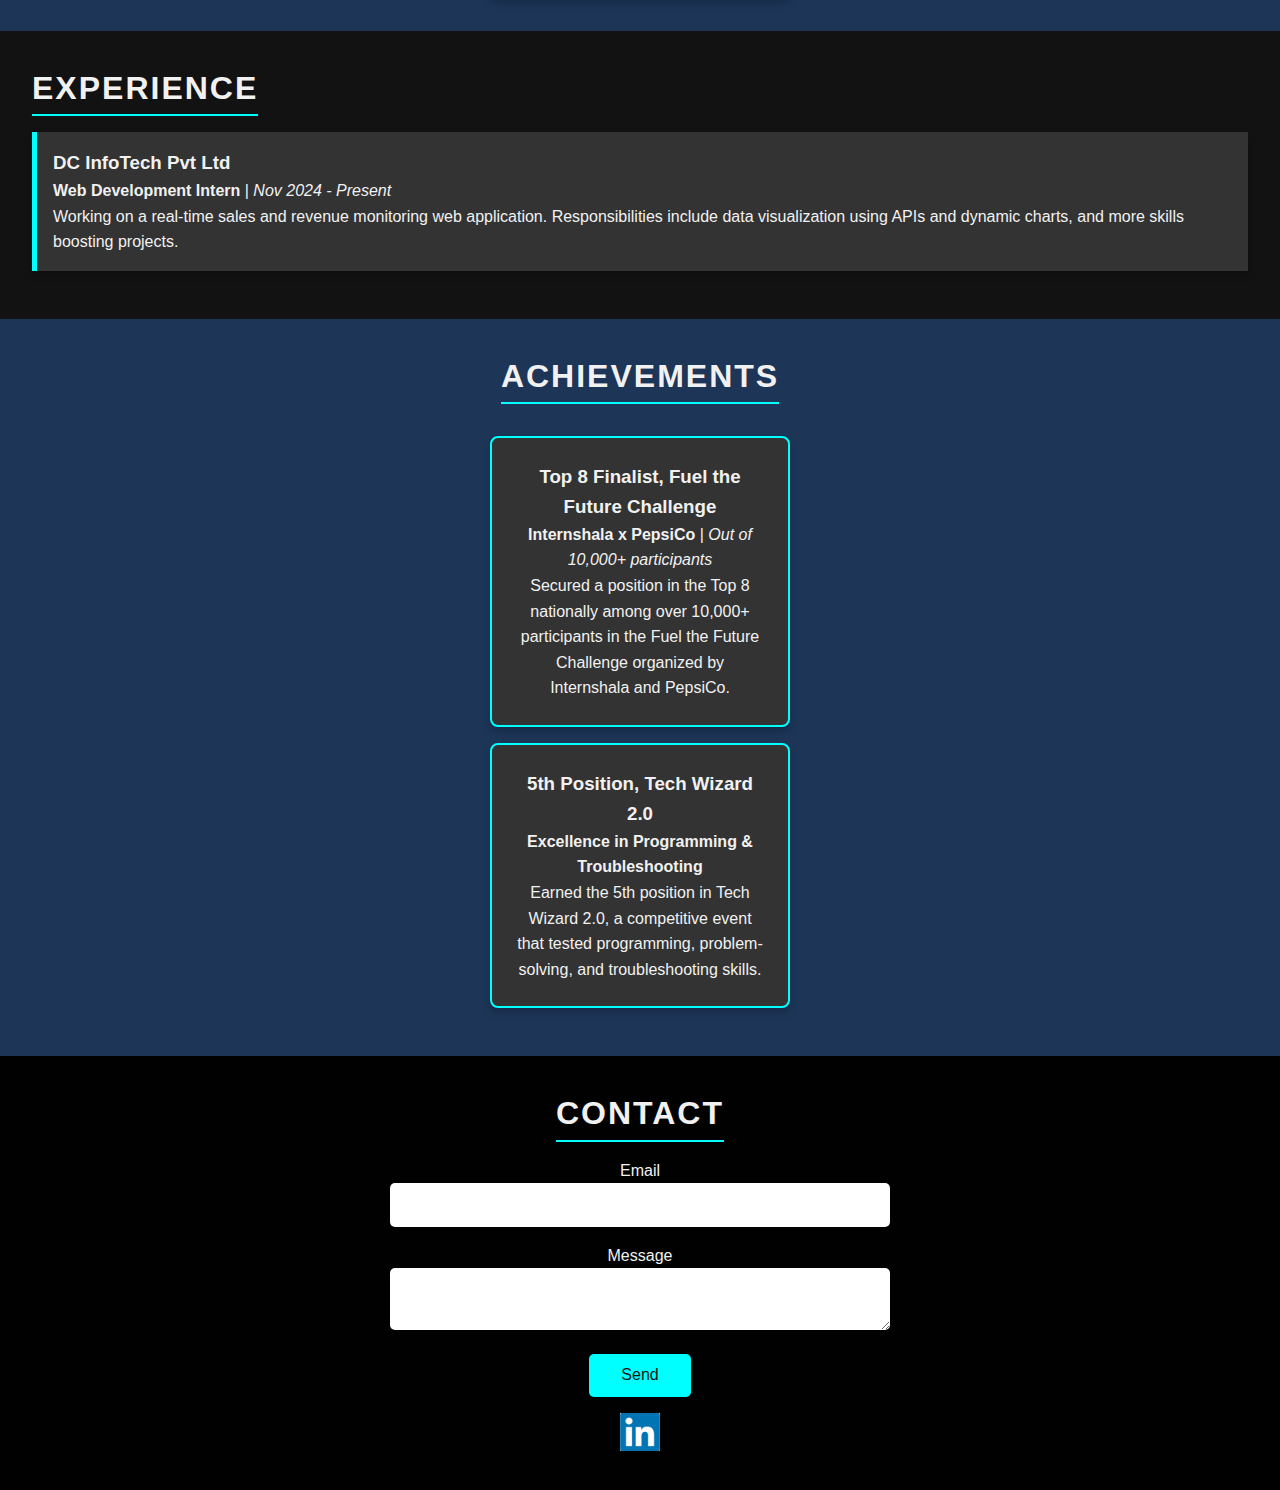
==== commit 7ffbf646: "index.html" ====
--- a/index.html
+++ b/index.html
@@ -27,7 +27,7 @@
     </header>
     <main>
         <div class="hero" id="home">
-            <img src="p.jpg" alt="Pooja Devrari" class="profile-pic">
+            <img src="p .jpg" alt="Pooja Devrari" class="profile-pic">
             <div class="hero-text">
                 <h2>Hey, I am</h2>
                 <h1>Pooja Devrari</h1>
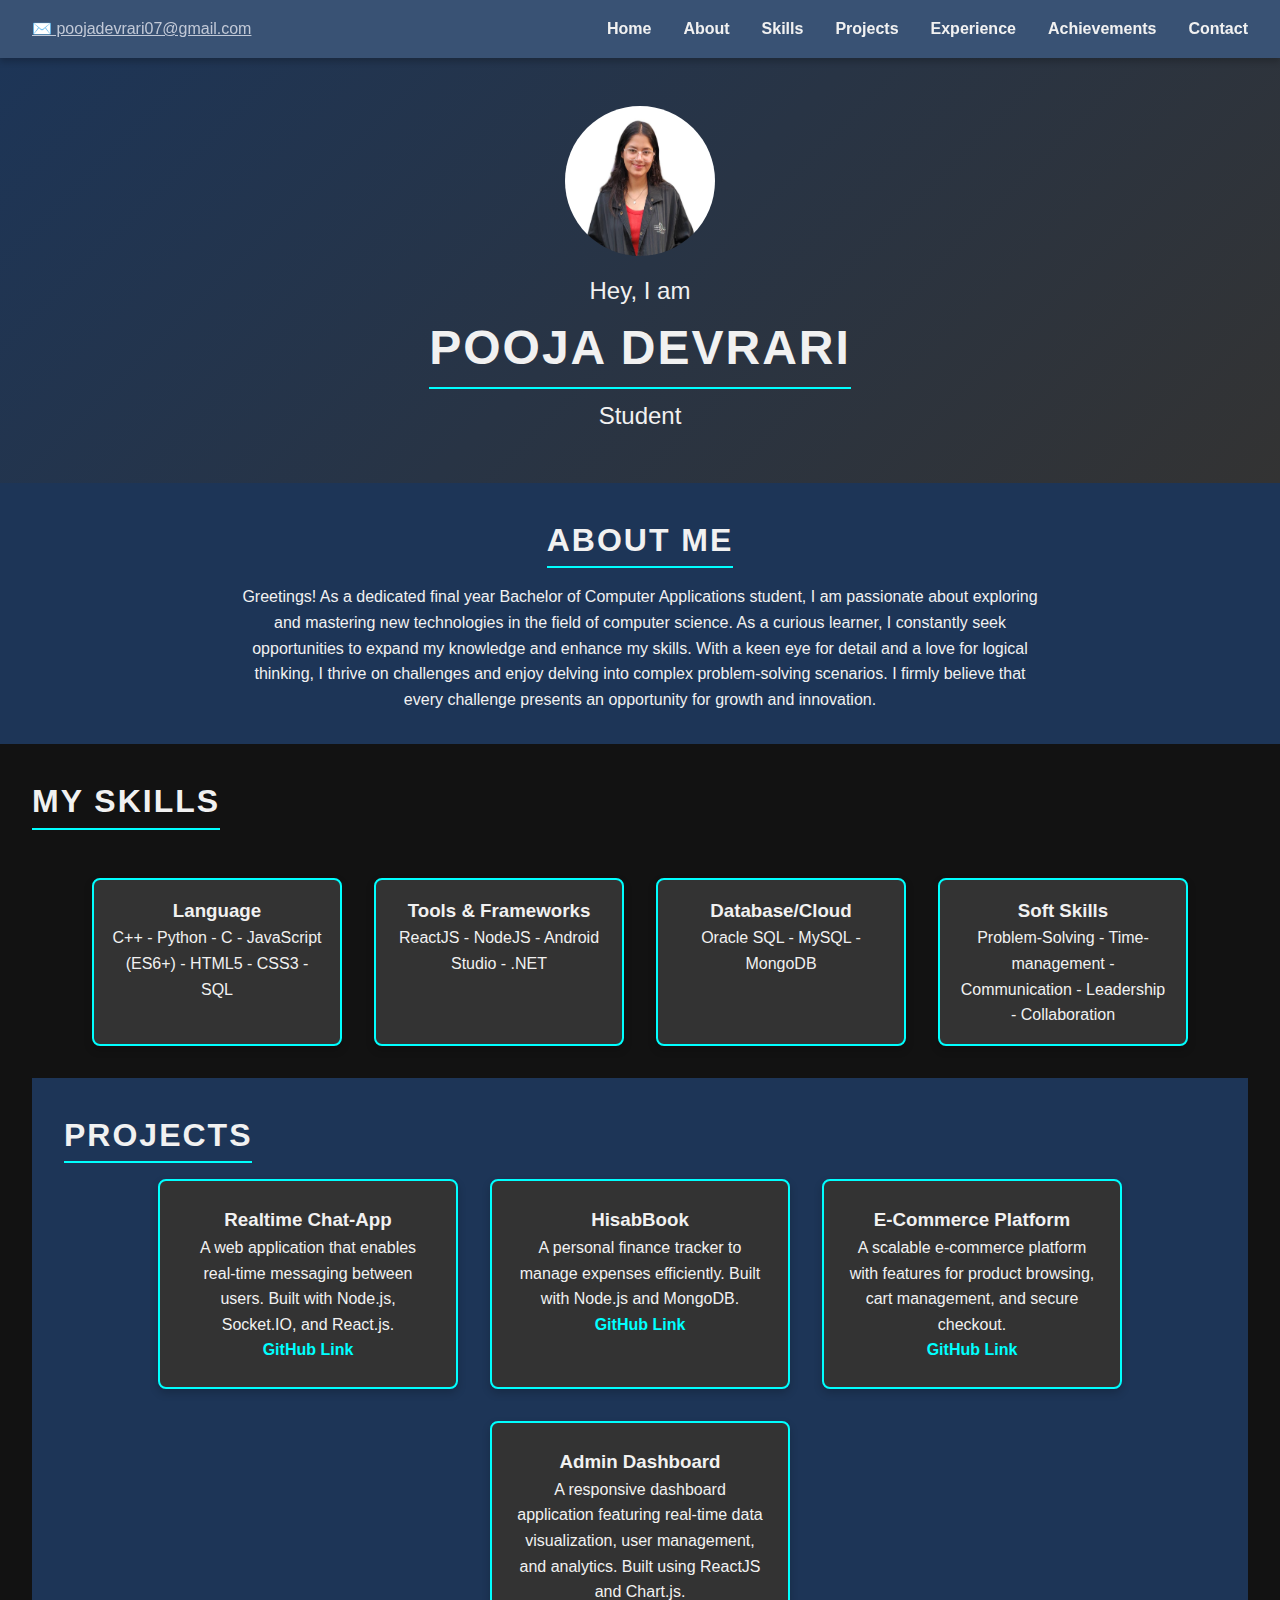
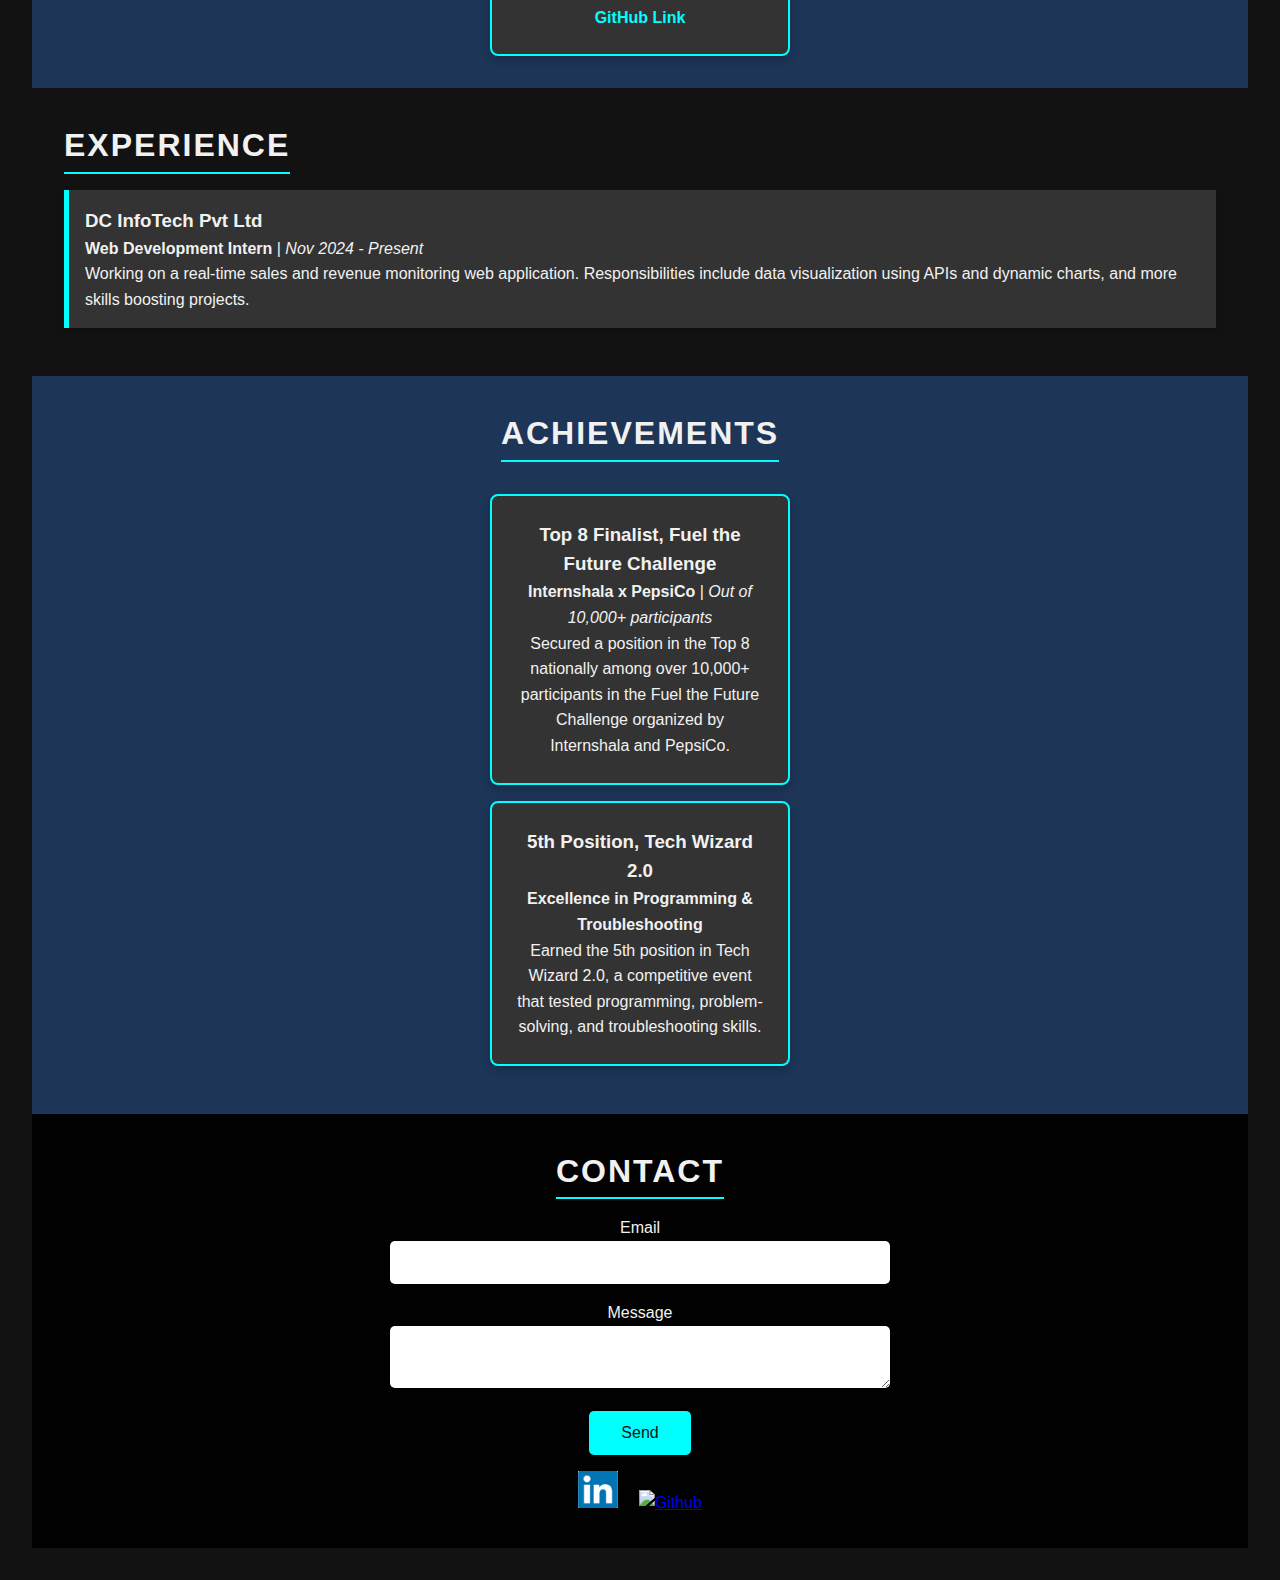
==== commit 0165af1c: "index.html" ====
--- a/index.html
+++ b/index.html
@@ -43,16 +43,19 @@
             <div class="skills-grid">
                 <div class="skill-card">
                     <h3>Language</h3>
-                    <p>C++ - Python - Java - C - JavaScript (ES6+) - HTML5 - CSS3 - SQL</p>
+                    <p>C++ - Python - C - JavaScript (ES6+) - HTML5 - CSS3 - SQL</p>
                 </div>
                 <div class="skill-card">
                     <h3>Tools & Frameworks</h3>
-                    <p>ReactJS - NodeJS - MongoDB - Android Studio - .NET</p>
+                    <p>ReactJS - NodeJS - Android Studio - .NET</p>
                 </div>
                 <div class="skill-card">
                     <h3>Database/Cloud</h3>
-                    <p>Oracle SQL - MySQL</p>
+                    <p>Oracle SQL - MySQL - MongoDB</p>
                 </div>
+                <div class="skill-card">
+                    <h3>Soft Skills</h3>
+                    <p> Problem-Solving - Time-management - Communication - Leadership - Collaboration</p>
             </div>
         </div>
         <section class="projects" id="projects">
@@ -118,7 +121,8 @@
                 <button type="submit" class="btn">Send</button>
             </form>
             <div class="social-icons">
-                <a href="https://www.linkedin.com/in/pooja-devrari-8a713928b/" target="_blank"><img src="linkedin.png" alt="LinkedIn"></a>
+                <a href="https://www.linkedin.com/in/poojadevrari/" target="_blank"><img src="linkedin.png" alt="LinkedIn"></a>
+                <a href="https://github.com/poojaDEvrari/" target="_blank"><img src="github.jpeg" alt="Github"></a>
             </div>
         </section>
     </main>
--- a/style.css
+++ b/style.css
@@ -106,6 +106,11 @@
     margin: 0 auto;
     font-size: 1rem;
 }
+.b {
+    padding: 2rem;
+    background-color: #121212; /* Deep Blue */
+}
+
 
 /* Skills Section */
 .skills-grid {
@@ -312,3 +317,79 @@
         transform: translateX(0);
     }
 }
+/* Responsive Design */
+
+/* For small screens (phones, max-width: 600px) */
+@media (max-width: 600px) {
+    .skills-grid,
+    .project-grid {
+        flex-direction: column;
+        gap: 1.5rem;
+    }
+
+    .skill-card,
+    .project-card,
+    .achievement-card {
+        width: 90%; /* Reduce the width for smaller screens */
+    }
+
+    .hero h1 {
+        font-size: 2rem; /* Adjust font size for smaller screens */
+    }
+
+    .hero h2 {
+        font-size: 1.2rem;
+    }
+
+    header nav ul {
+        flex-direction: column;
+        gap: 1rem;
+    }
+}
+
+/* For medium screens (tablets, max-width: 1024px) */
+/* Header in a Single Row for Mobile Screens */
+@media (max-width: 600px) {
+    header {
+        display: flex;
+        justify-content: space-between; /* Space between logo/email and nav items */
+        align-items: center;
+        padding: 0.2rem 0.5rem;
+        background-color: #2e3b4e; /* Adjust background color as needed */
+    }
+
+    header nav {
+        display: flex;
+        gap: 0.5rem; /* Space between menu items */
+        flex-wrap: nowrap; /* Ensure no wrapping occurs */
+        overflow-x: auto; /* Allow horizontal scrolling if needed */
+    }
+
+    header nav ul {
+        display: flex;
+        list-style: none;
+        margin: 0;
+        padding: 0;
+        flex-direction: row; /* Force links into a single row */
+    }
+
+    header nav ul li {
+        margin: 0;
+        padding: 0;
+        font-size: 0.4rem; /* Adjust font size for mobile */
+    }
+
+    header .email {
+        font-size: 0.3rem;
+        white-space: nowrap; /* Prevent email from wrapping */
+    }
+    header div {
+         font-size: 0.3rem;}
+
+    /* Optional: Reduce size of any logo or image in the header */
+    header .logo {
+        max-width: 30px;
+        max-height: 30px;
+    }
+}
+
